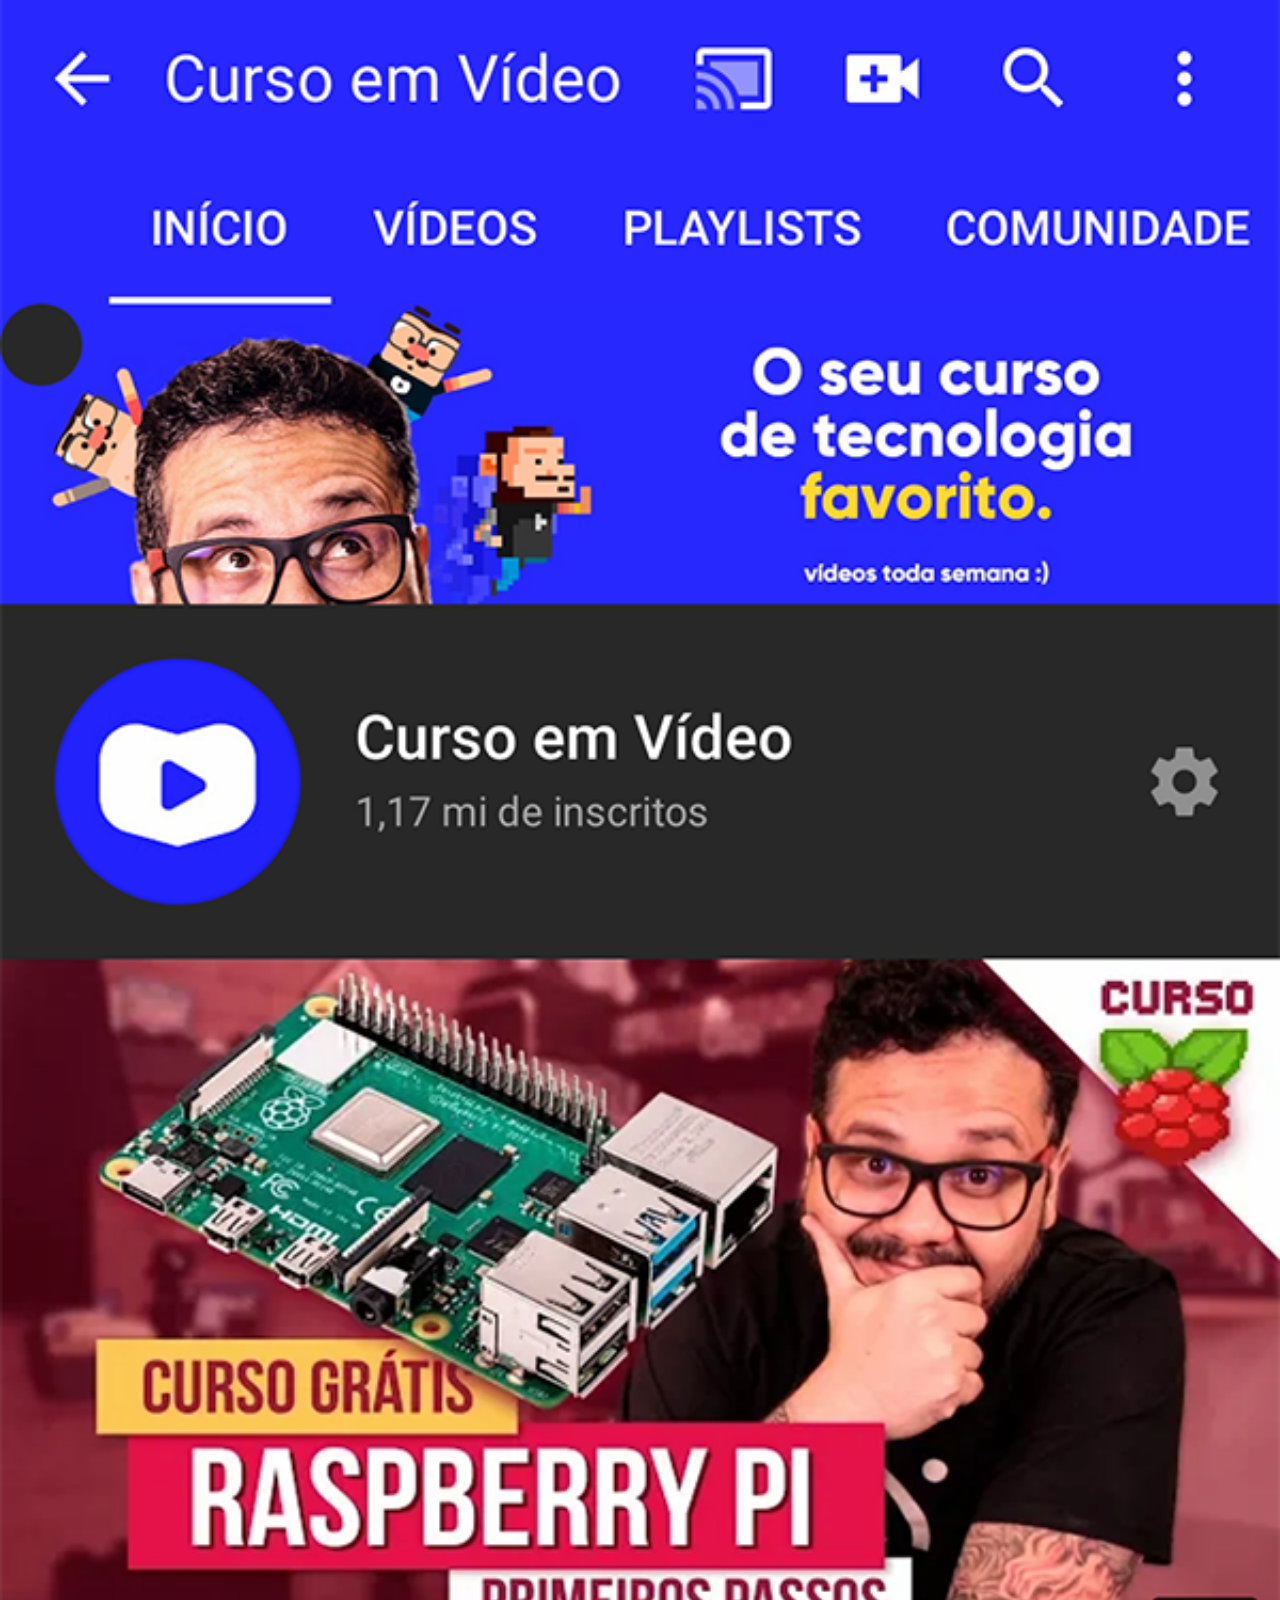
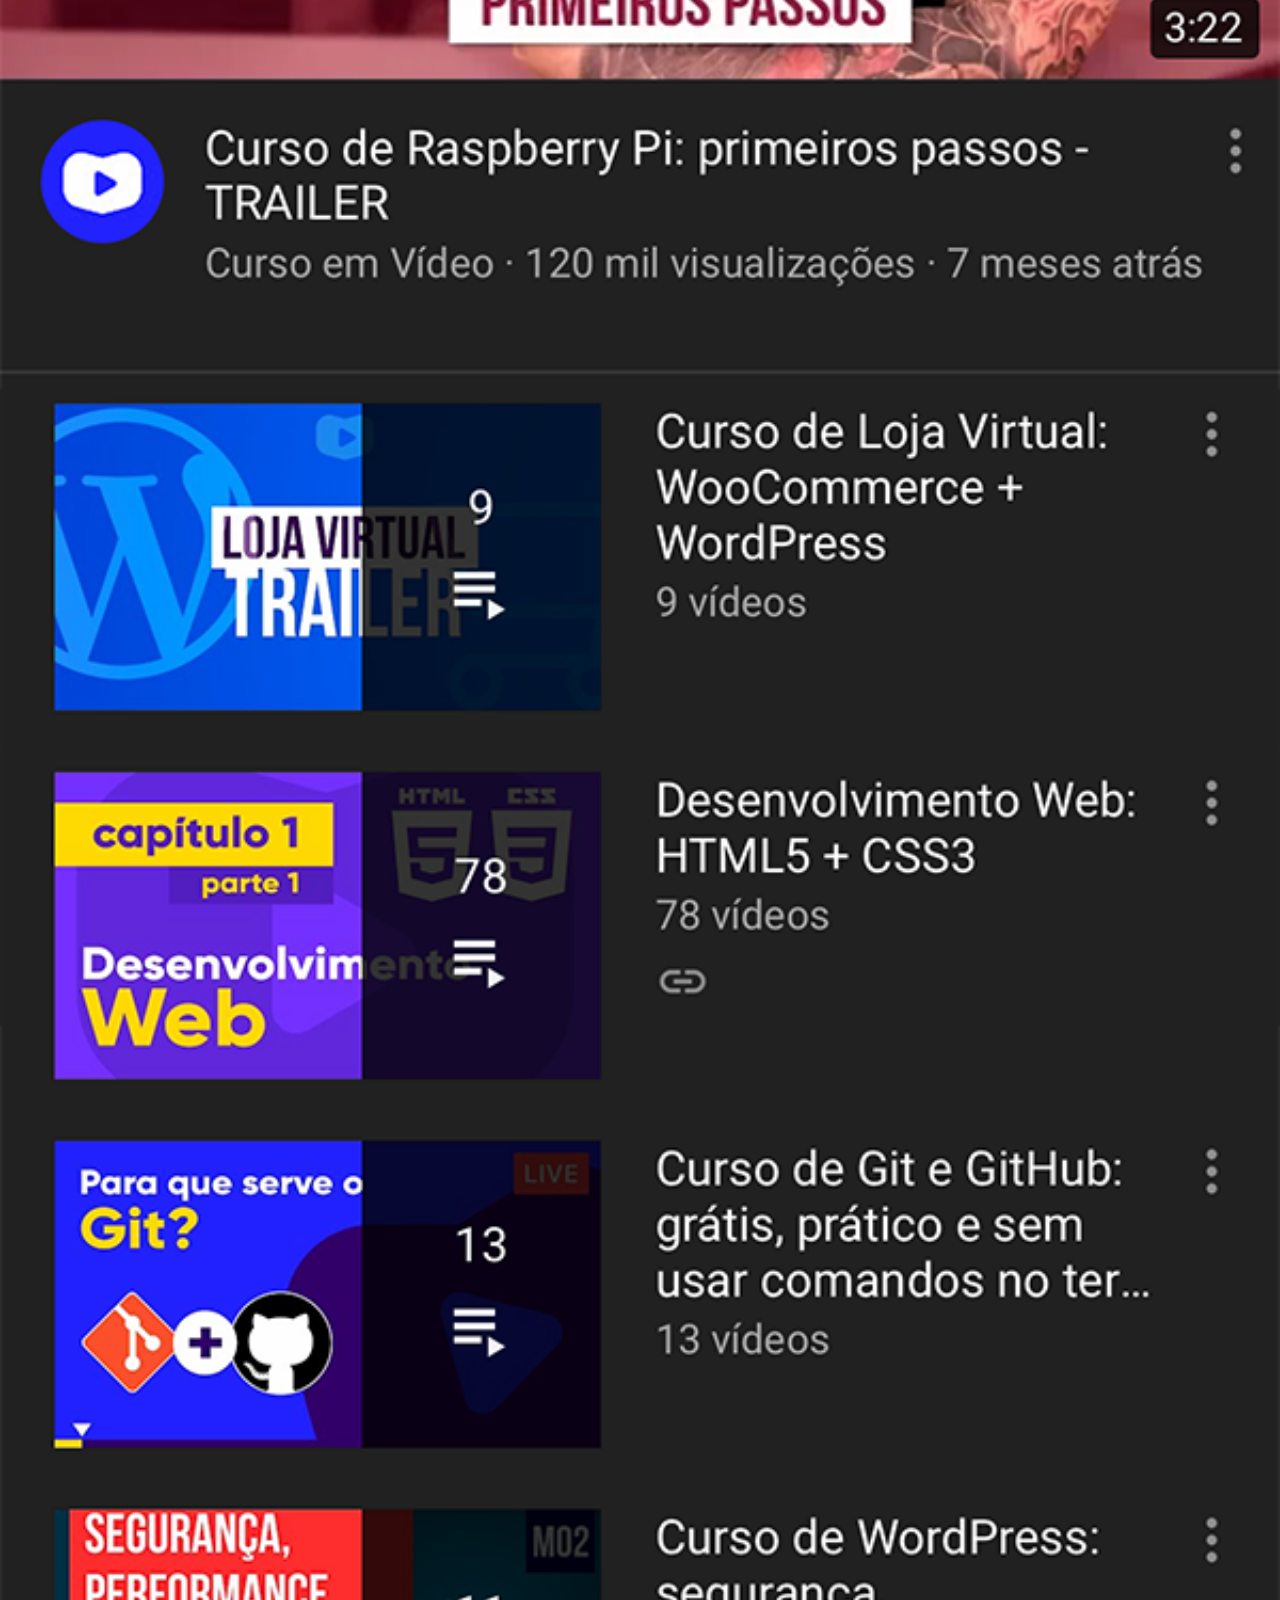
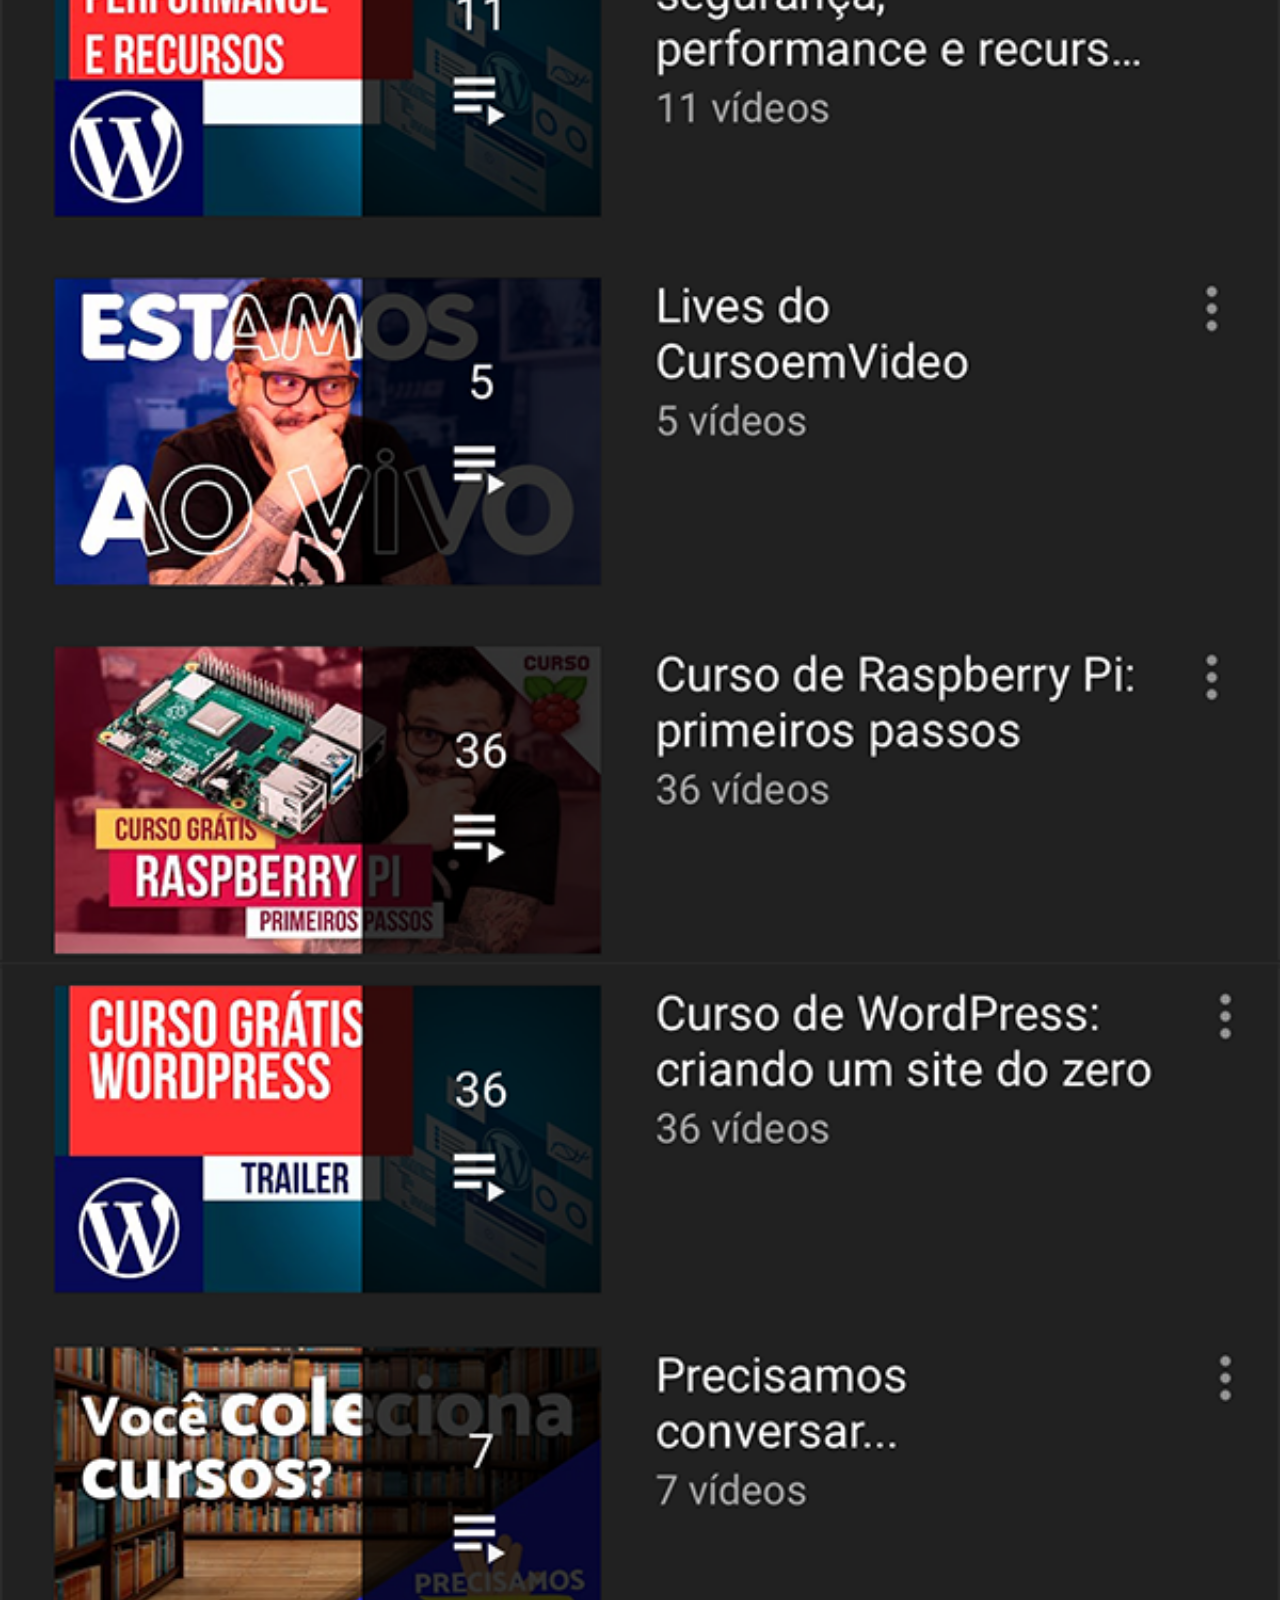
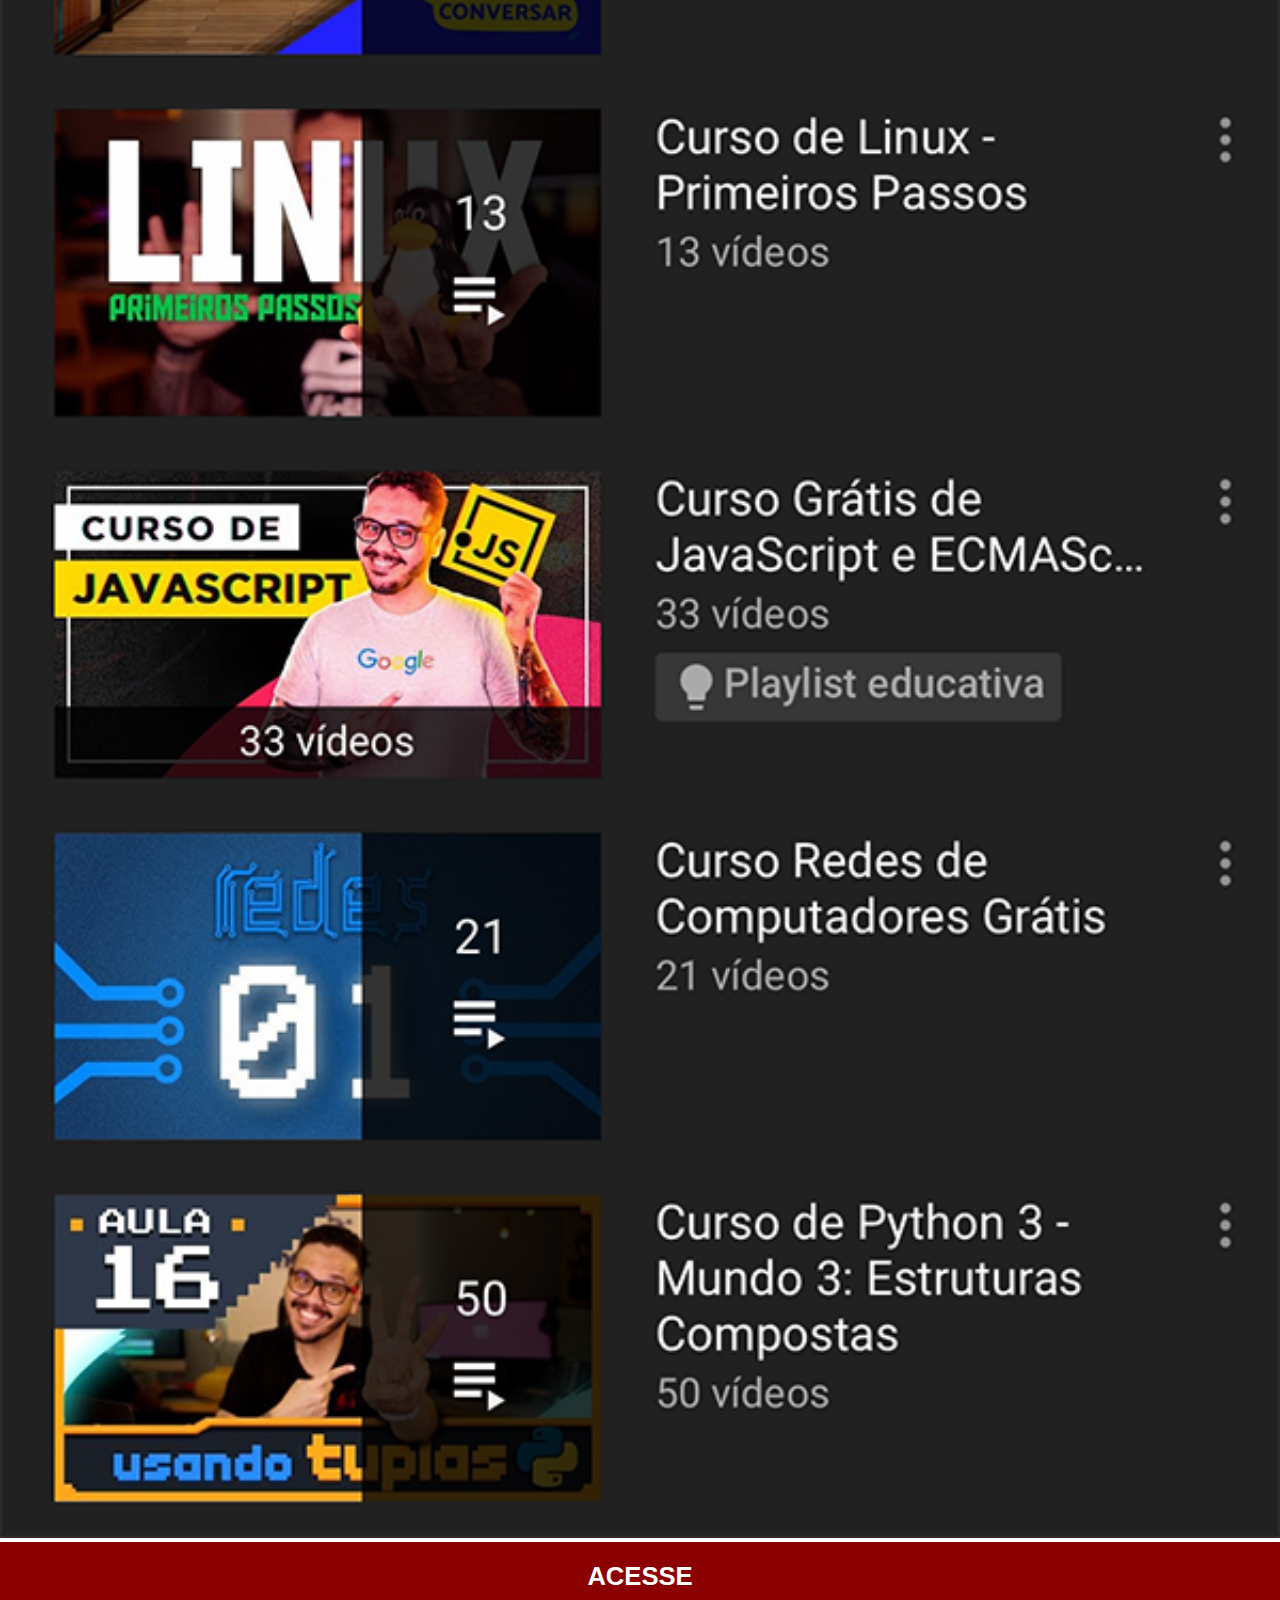
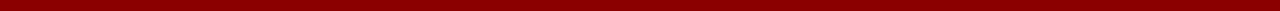
==== behance.html @ 4d655ab7 "imagens redes guanabara" ====
<!DOCTYPE html>
<html lang="pt-br">
<head>
    <meta charset="UTF-8">
    <meta http-equiv="X-UA-Compatible" content="IE=edge">
    <meta name="viewport" content="width=device-width, initial-scale=1.0">
    <title>LinkedIn</title>
    <link rel="stylesheet" href="estilo/social.css">
</head>
<body>
    <img src="imagens/tela-youtube.png" alt="Behance">
    <a href="https://www.behance.net/rodrigolourdes" target="_blank">ACESSE</a>
</body>
</html>
---- estilo/social.css ----
@charset "UTF-8";

* {
    margin: 0;
    padding: 0;
    font-family: Arial, Helvetica, sans-serif;

}

::-webkit-scrollbar {
    width: 0;
    height: 0;
}

img {
    width: 100vw;
}
        
a {
    display: block;
    background-color: darkred;
    color: white;
    padding: 20px;
    text-align: center;
    font-weight: bolder;
    text-decoration: none;
    font-size: 1.6em;
}

a:hover {
    background-color: red;
}
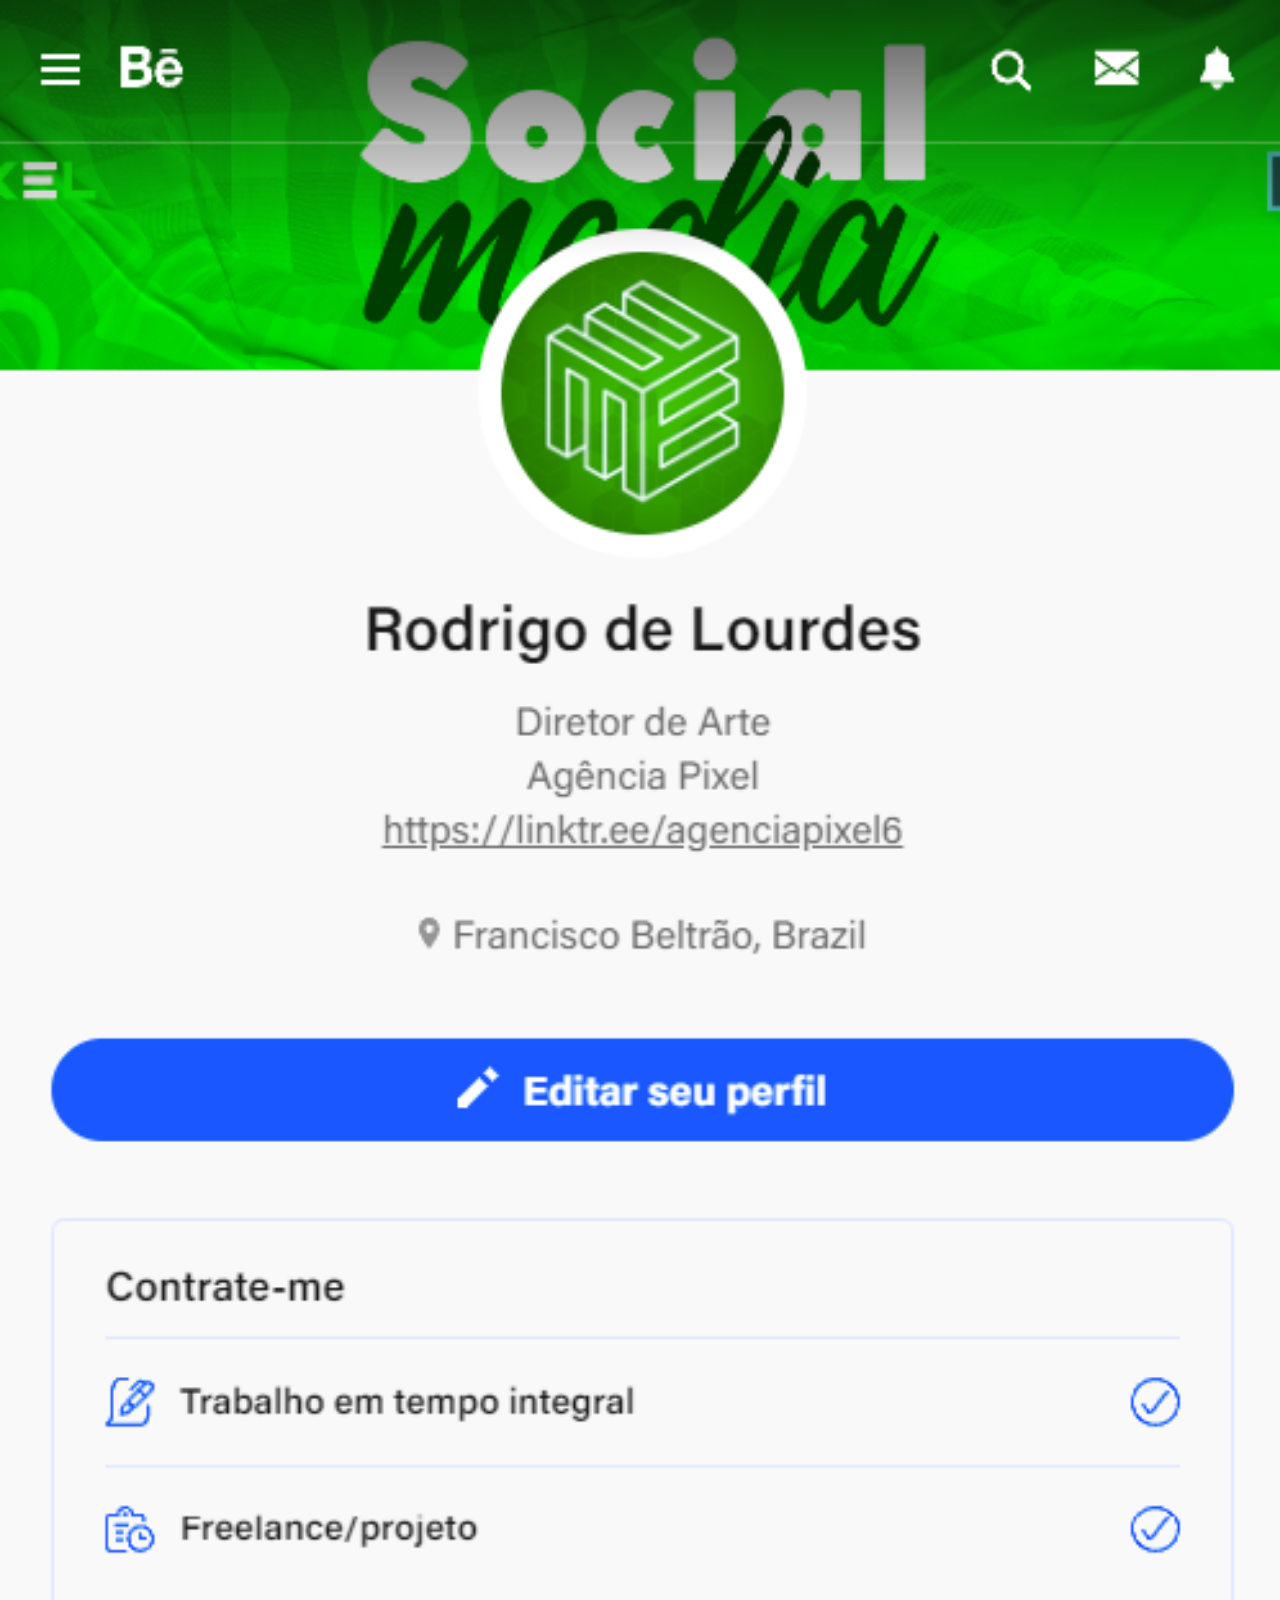
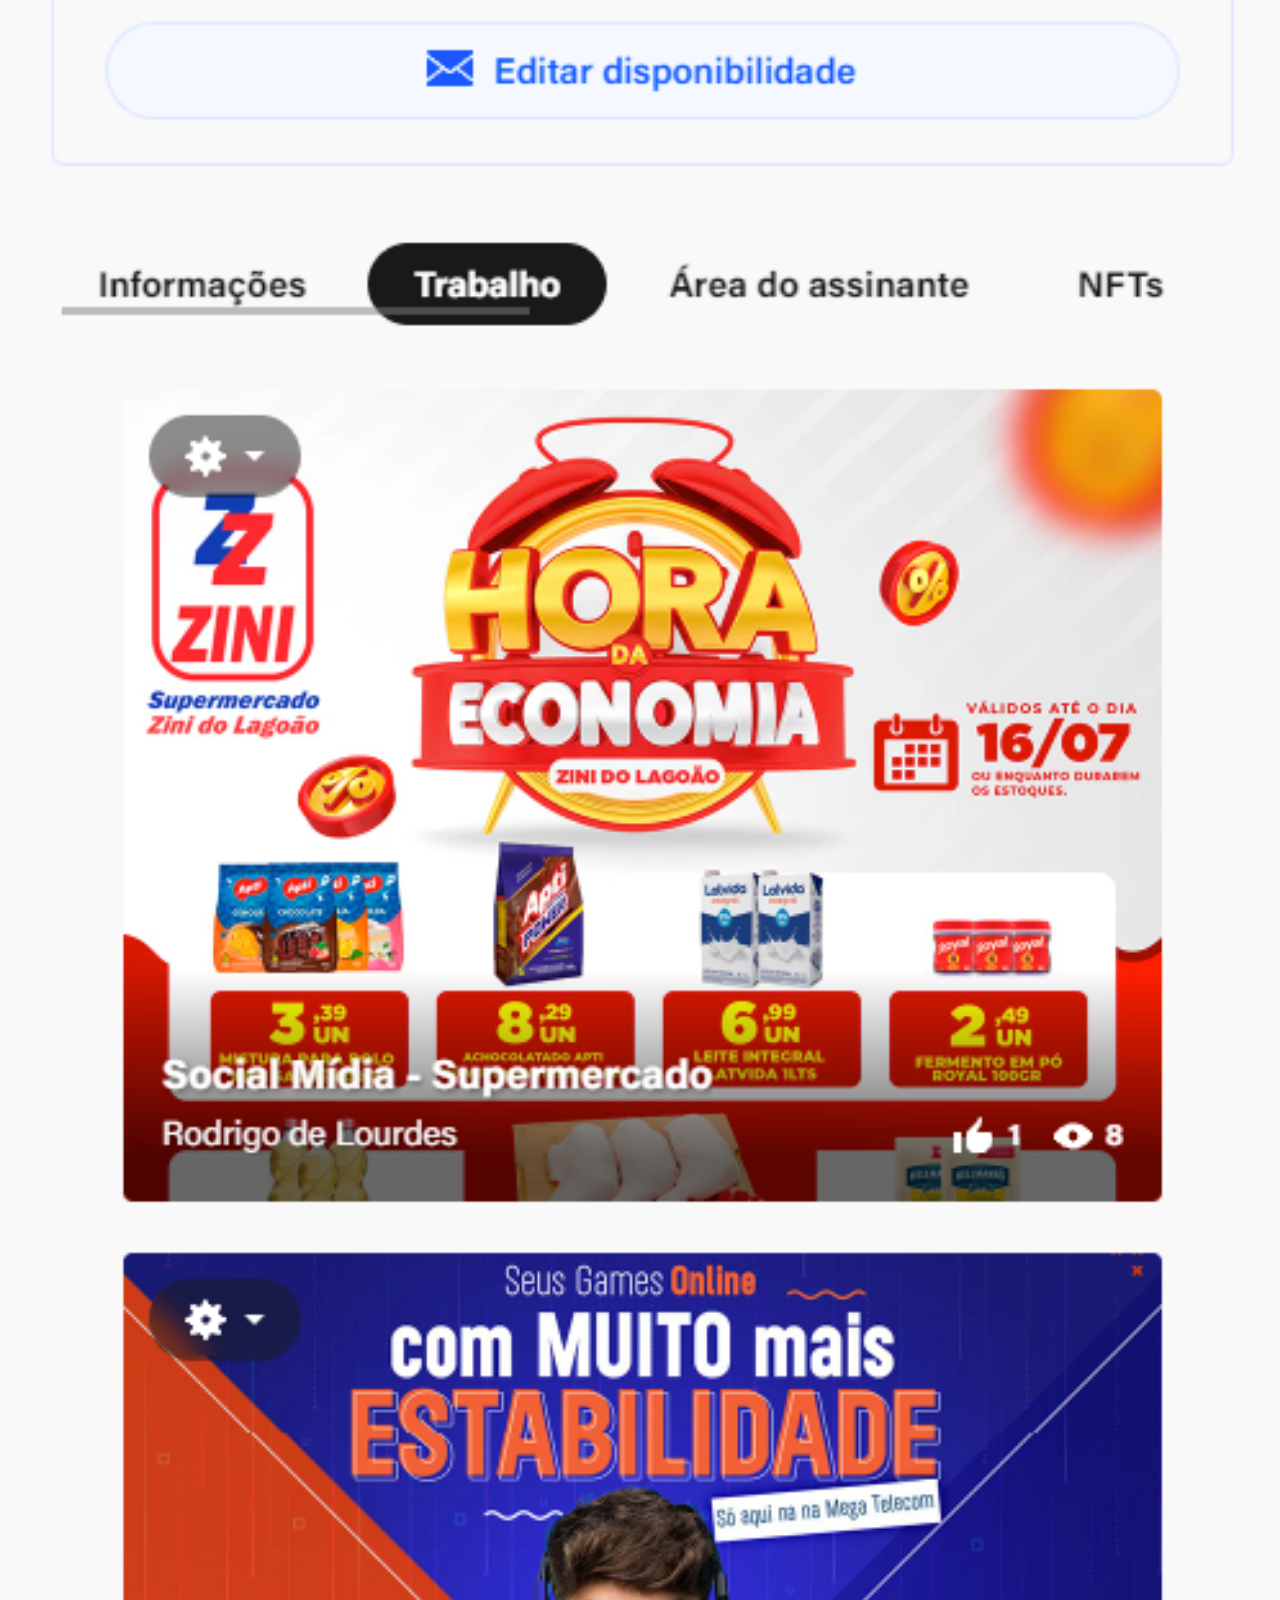
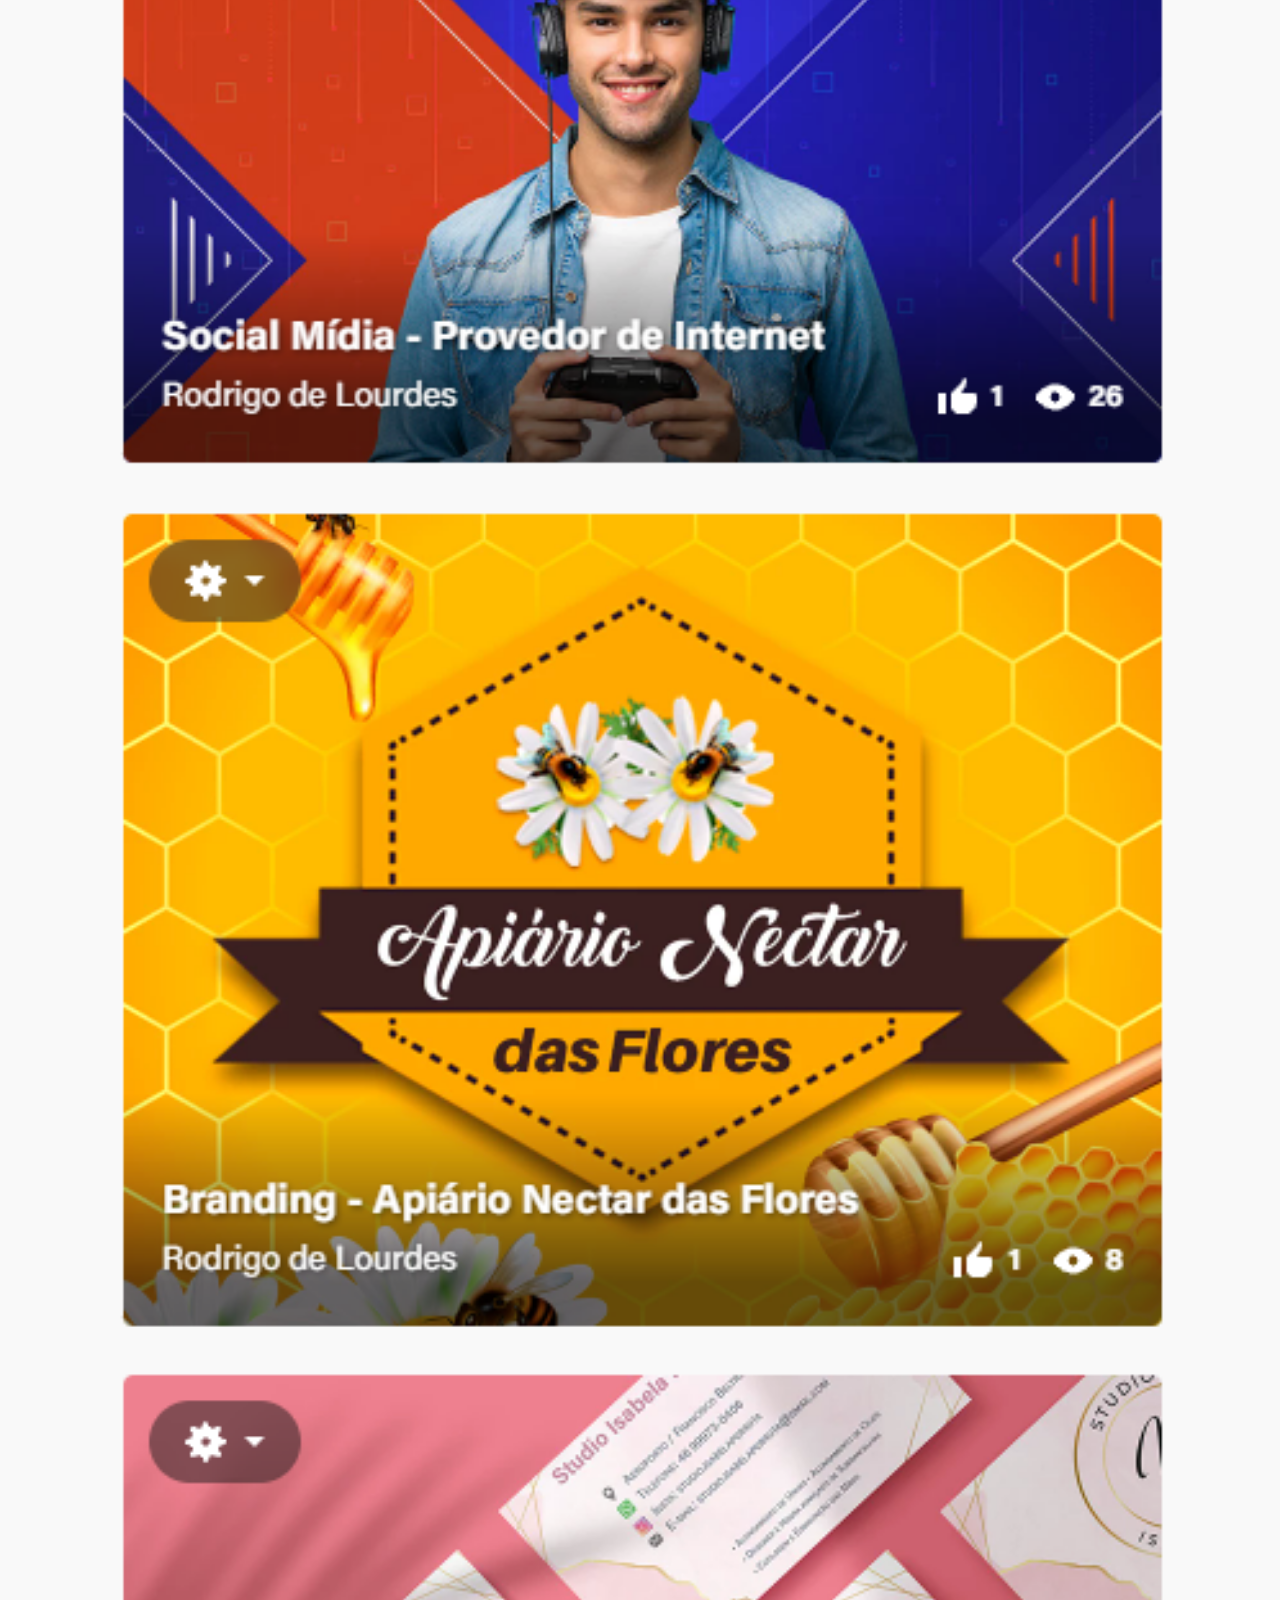
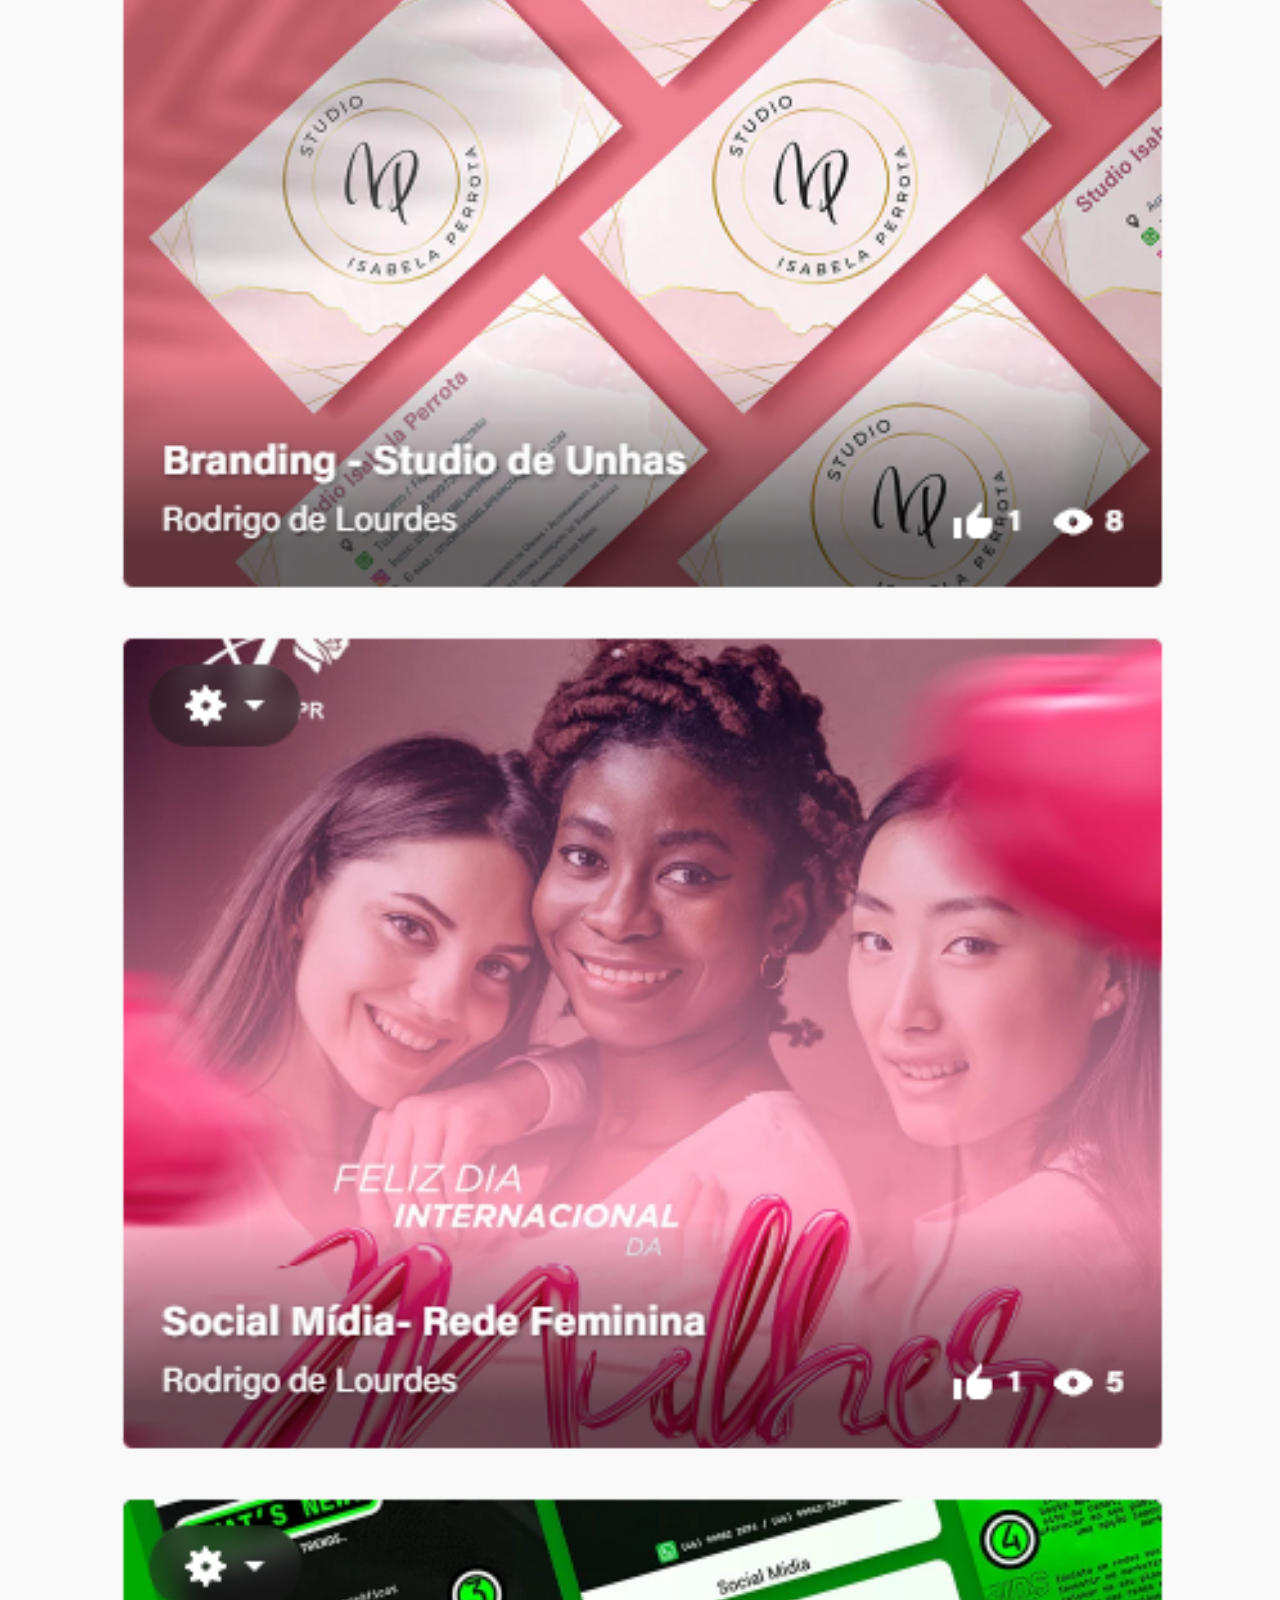
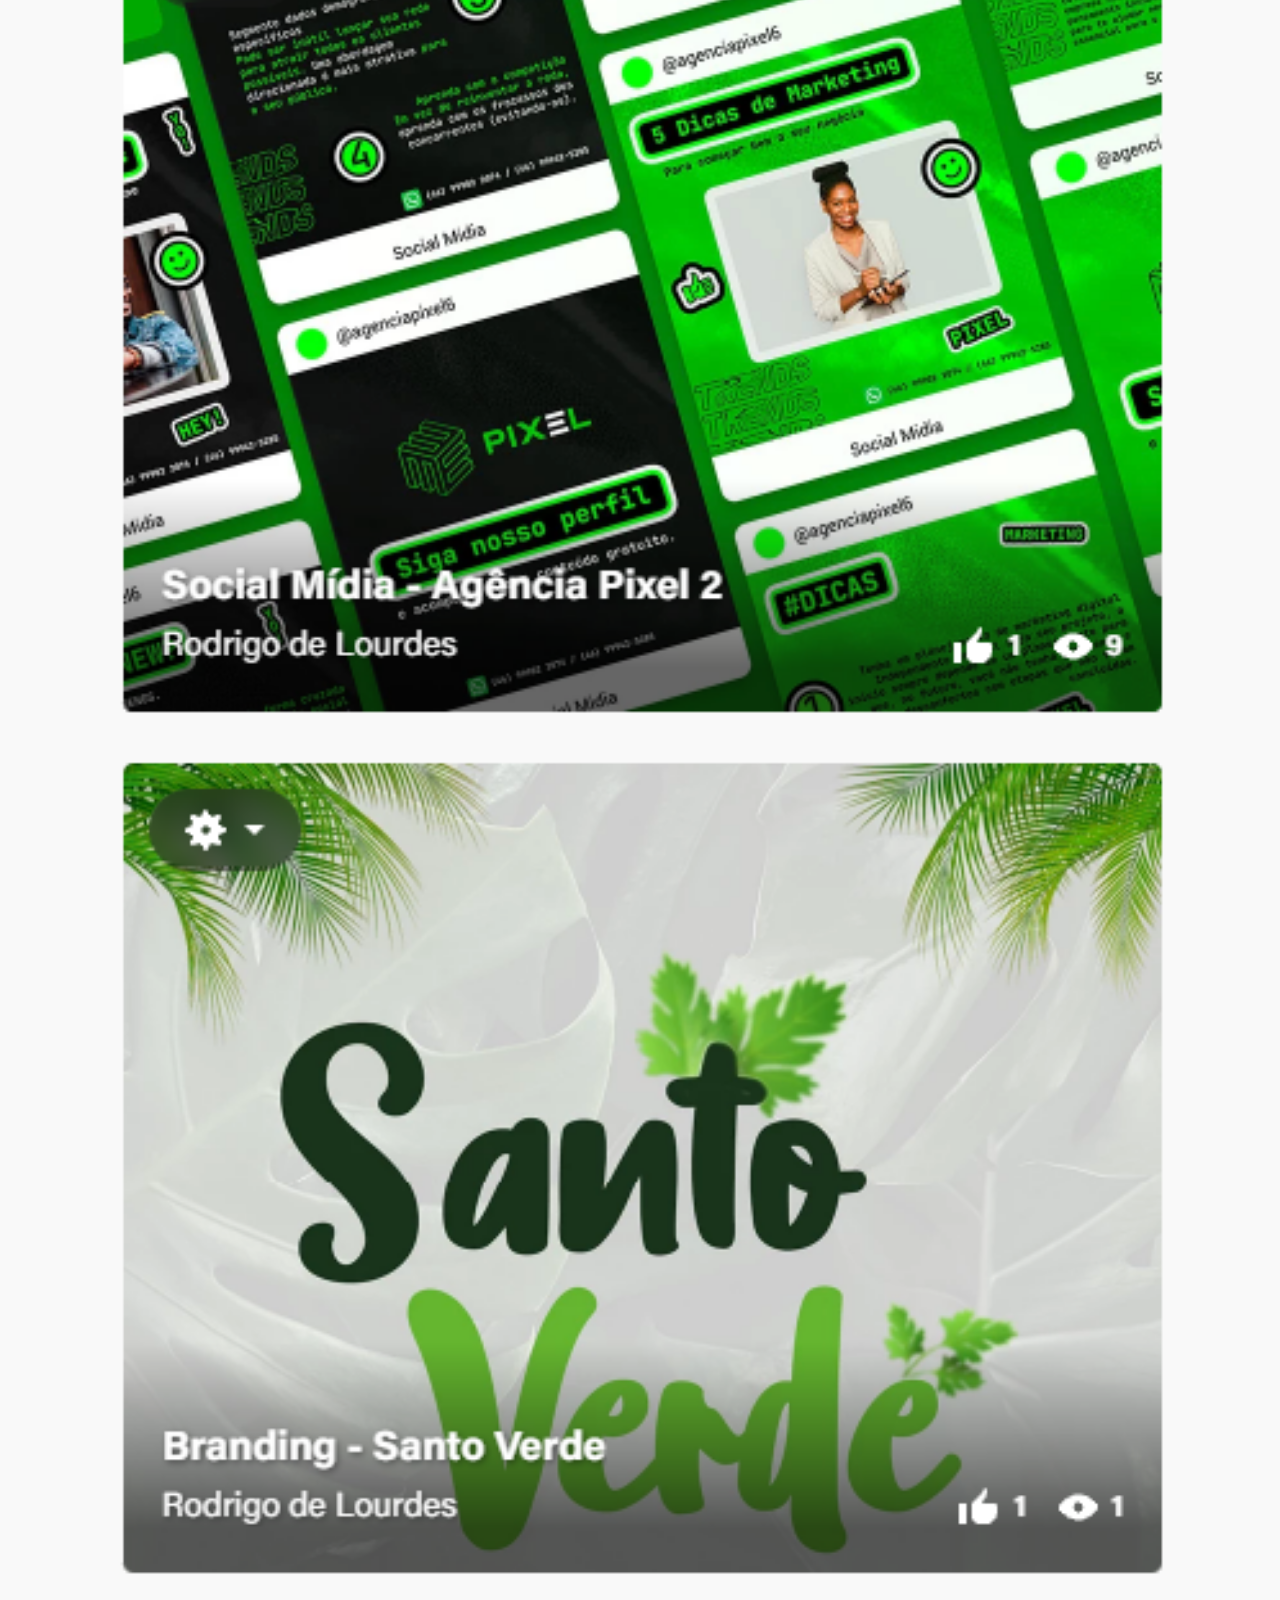
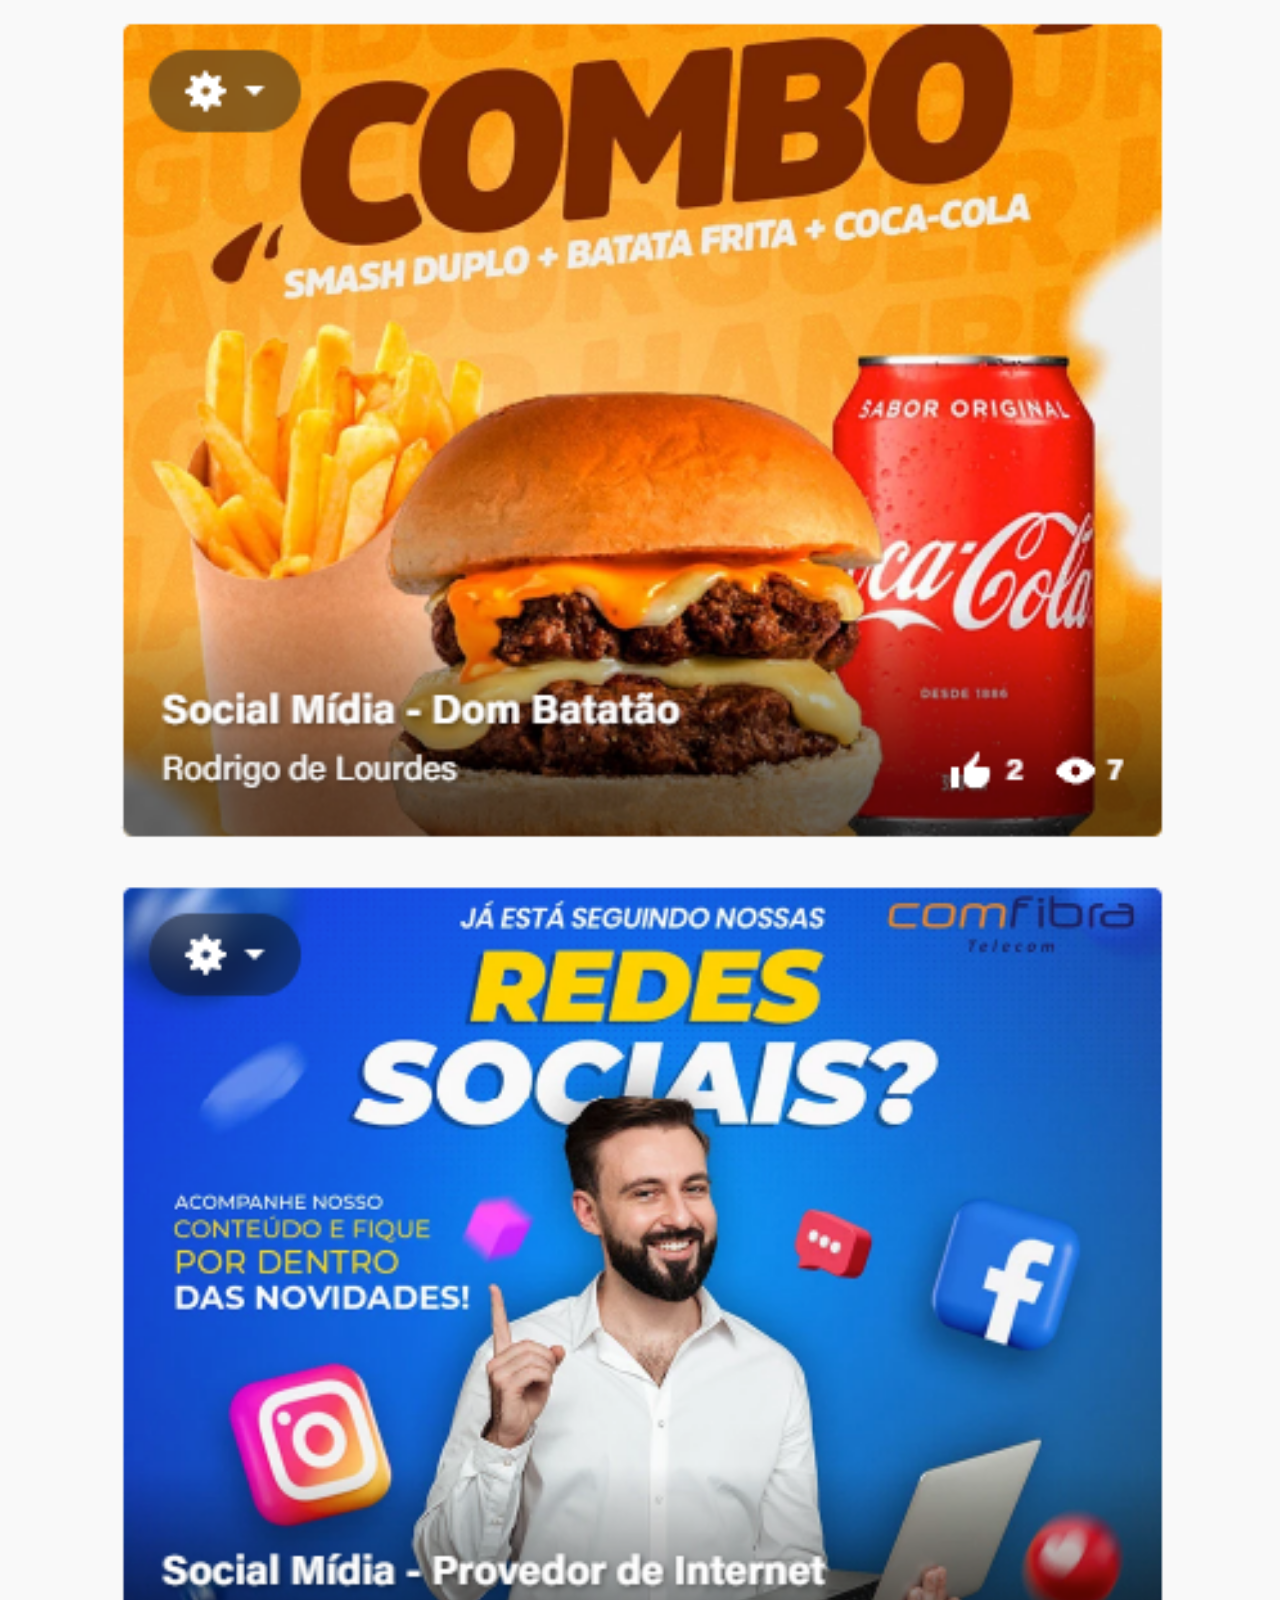
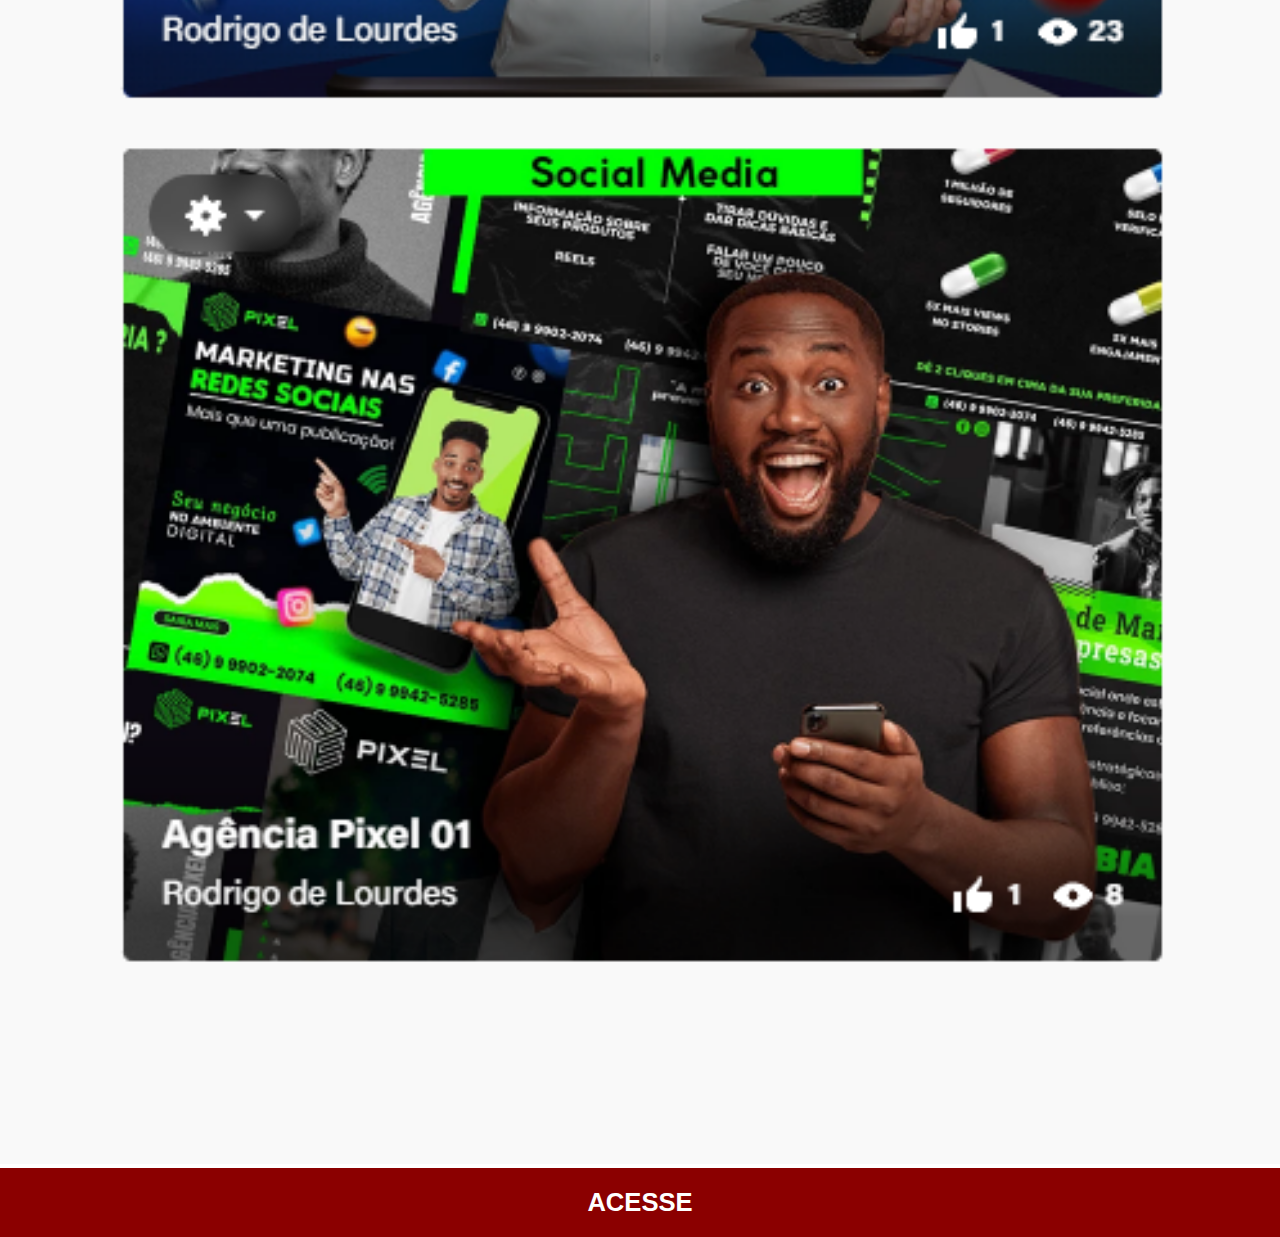
==== commit 1d2cee41: "final1" ====
--- a/behance.html
+++ b/behance.html
@@ -8,7 +8,7 @@
     <link rel="stylesheet" href="estilo/social.css">
 </head>
 <body>
-    <img src="imagens/tela-youtube.png" alt="Behance">
+    <img src="imagens/tela-behance.png" alt="Behance">
     <a href="https://www.behance.net/rodrigolourdes" target="_blank">ACESSE</a>
 </body>
 </html>